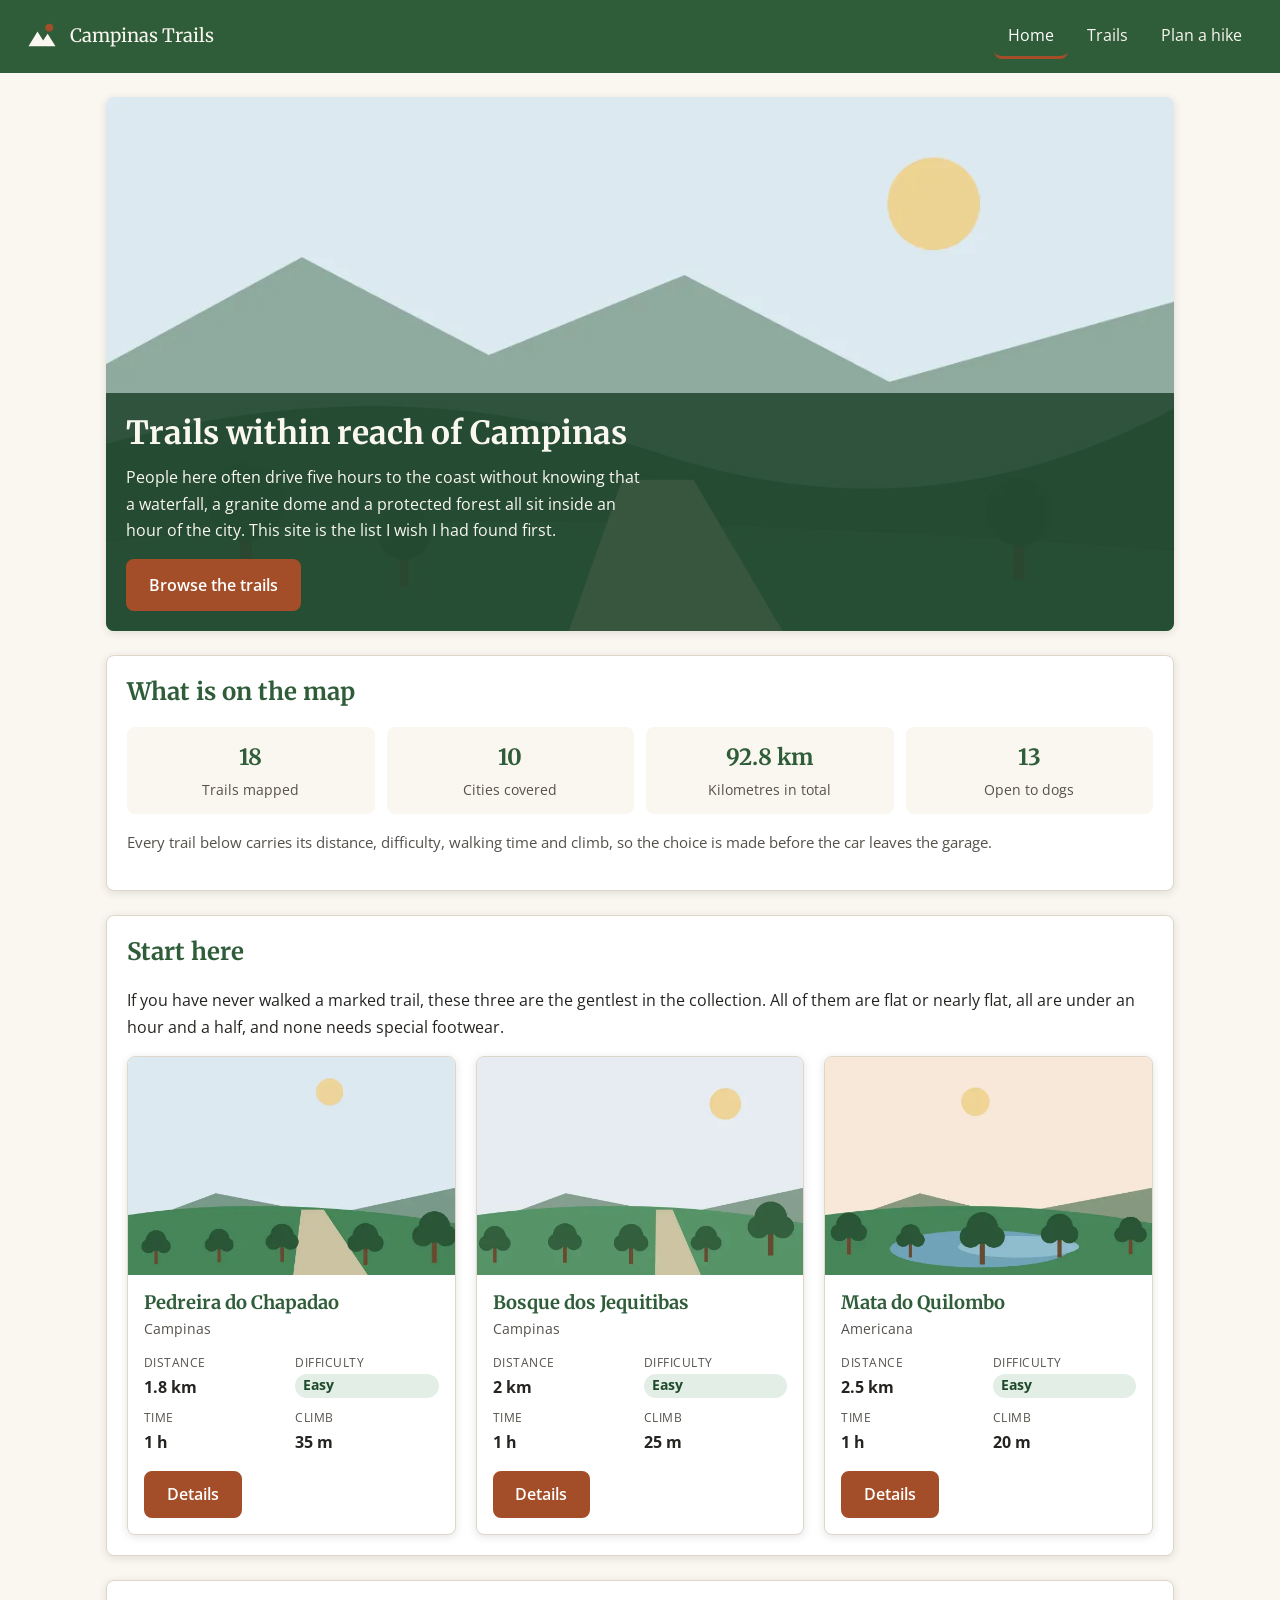
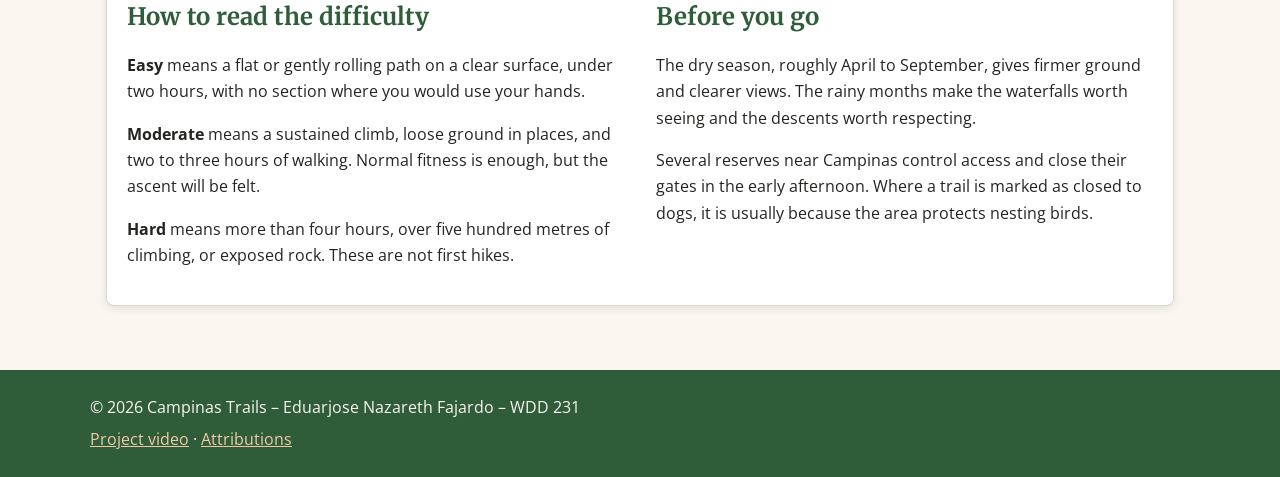
==== project/index.html @ 157bda98 "feat(project): site final Campinas Trails Tres paginas mais a de acao do formulario e a de atribuico" ====
<!DOCTYPE html>
<html lang="en">
<head>
  <meta charset="UTF-8">
  <meta name="viewport" content="width=device-width, initial-scale=1.0">
  <title>Campinas Trails &ndash; Hiking near Campinas, Brazil</title>
  <meta name="description" content="A guide to hiking trails within 80 km of Campinas, Brazil, with distance, difficulty, walking time and whether dogs are welcome on each one.">
  <meta name="author" content="Eduarjose Nazareth Fajardo">

  <link rel="icon" href="images/favicon.svg" type="image/svg+xml">

  <meta property="og:title" content="Campinas Trails &ndash; Hiking near Campinas, Brazil">
  <meta property="og:description" content="A guide to hiking trails within 80 km of Campinas, Brazil, with distance, difficulty, walking time and whether dogs are welcome.">
  <meta property="og:image" content="https://eduarjn.github.io/wdd231/project/images/hero-trails.webp">
  <meta property="og:url" content="https://eduarjn.github.io/wdd231/project/index.html">
  <meta property="og:type" content="website">

  <link rel="preconnect" href="https://fonts.googleapis.com">
  <link rel="preconnect" href="https://fonts.gstatic.com" crossorigin>
  <link href="https://fonts.googleapis.com/css2?family=Merriweather:wght@700&amp;family=Open+Sans:wght@400;600&amp;display=swap" rel="stylesheet">

  <link rel="stylesheet" href="styles/final.css">
  <script type="module" src="scripts/main.js"></script>
</head>
<body>
  <header class="site-header">
    <a class="brand" href="index.html">
      <img src="images/favicon.svg" alt="" width="36" height="36">
      <span>Campinas Trails</span>
    </a>
    <button id="menu-button" type="button" aria-label="Toggle navigation menu" aria-expanded="false">&#9776;</button>
    <nav aria-label="Main navigation">
      <ul id="menu">
        <li><a class="active" aria-current="page" href="index.html">Home</a></li>
        <li><a href="trails.html">Trails</a></li>
        <li><a href="plan.html">Plan a hike</a></li>
      </ul>
    </nav>
  </header>

  <main>
    <section class="hero">
      <img src="images/hero-trails.webp" alt="Illustration of forested ridges with a footpath climbing between them"
           width="1200" height="600" loading="eager" decoding="async">
      <div class="hero-text">
        <h1>Trails within reach of Campinas</h1>
        <p>
          People here often drive five hours to the coast without knowing that
          a waterfall, a granite dome and a protected forest all sit inside an
          hour of the city. This site is the list I wish I had found first.
        </p>
        <a class="button" href="trails.html">Browse the trails</a>
      </div>
    </section>

    <section class="panel">
      <h2>What is on the map</h2>
      <ul class="summary" id="summary-list"></ul>
      <p class="note">
        Every trail below carries its distance, difficulty, walking time and
        climb, so the choice is made before the car leaves the garage.
      </p>
    </section>

    <section class="panel">
      <h2>Start here</h2>
      <p>
        If you have never walked a marked trail, these three are the gentlest
        in the collection. All of them are flat or nearly flat, all are under
        an hour and a half, and none needs special footwear.
      </p>
      <div class="trail-grid" id="featured-trails"></div>
    </section>

    <section class="panel split">
      <div>
        <h2>How to read the difficulty</h2>
        <p>
          <strong>Easy</strong> means a flat or gently rolling path on a clear
          surface, under two hours, with no section where you would use your
          hands.
        </p>
        <p>
          <strong>Moderate</strong> means a sustained climb, loose ground in
          places, and two to three hours of walking. Normal fitness is enough,
          but the ascent will be felt.
        </p>
        <p>
          <strong>Hard</strong> means more than four hours, over five hundred
          metres of climbing, or exposed rock. These are not first hikes.
        </p>
      </div>
      <div>
        <h2>Before you go</h2>
        <p>
          The dry season, roughly April to September, gives firmer ground and
          clearer views. The rainy months make the waterfalls worth seeing and
          the descents worth respecting.
        </p>
        <p>
          Several reserves near Campinas control access and close their gates
          in the early afternoon. Where a trail is marked as closed to dogs, it
          is usually because the area protects nesting birds.
        </p>
      </div>
    </section>
  </main>

  <dialog id="trail-dialog" aria-labelledby="dialog-title">
    <button type="button" id="dialog-close" class="dialog-close" aria-label="Close">&#10005;</button>
    <div id="dialog-body"></div>
  </dialog>

  <footer class="site-footer">
    <div class="footer-inner">
      <p>&copy; <span id="year"></span> Campinas Trails &ndash; Eduarjose Nazareth Fajardo &ndash; WDD 231</p>
      <p>
        <a href="https://youtu.be/REPLACE-WITH-VIDEO-ID" target="_blank" rel="noopener">Project video</a>
        &middot;
        <a href="attributions.html">Attributions</a>
      </p>
    </div>
  </footer>
</body>
</html>
---- project/styles/final.css ----
/* Campinas Trails - WDD 231 final project - Eduarjose Nazareth Fajardo */
/* Palette and typography follow the site plan. */

:root {
  --forest: #2f5d3a;
  --forest-dark: #234730;
  --clay: #a34e28;
  --cream: #faf7f0;
  --ink: #262421;
  --muted: #55504a;
  --line: #ded7c9;
  --white: #ffffff;

  --head: "Merriweather", Georgia, serif;
  --body: "Open Sans", Arial, Helvetica, sans-serif;
  --radius: 8px;
  --shadow: 0 2px 8px rgba(38, 36, 33, 0.12);
}

*,
*::before,
*::after {
  box-sizing: border-box;
}

body {
  margin: 0;
  font-family: var(--body);
  font-size: 1rem;
  line-height: 1.65;
  color: var(--ink);
  background-color: var(--cream);
}

h1,
h2,
h3 {
  font-family: var(--head);
  line-height: 1.3;
  color: var(--forest);
}

a {
  color: var(--clay);
}

a:hover {
  text-decoration: none;
}

a:focus-visible,
button:focus-visible,
input:focus-visible,
select:focus-visible,
textarea:focus-visible {
  outline: 3px solid var(--clay);
  outline-offset: 2px;
}

img {
  max-width: 100%;
  height: auto;
}

.sr-only {
  position: absolute;
  width: 1px;
  height: 1px;
  margin: -1px;
  padding: 0;
  overflow: hidden;
  white-space: nowrap;
  border: 0;
}

/* ---------- header and navigation ---------- */

.site-header {
  display: grid;
  grid-template-columns: 1fr auto;
  align-items: center;
  gap: 0.5rem 1rem;
  padding: 0.85rem 1rem;
  background-color: var(--forest);
}

.brand {
  display: flex;
  align-items: center;
  gap: 0.6rem;
  font-family: var(--head);
  font-size: 1.15rem;
  color: var(--cream);
  text-decoration: none;
}

#menu-button {
  padding: 0.35rem 0.7rem;
  font-size: 1.4rem;
  line-height: 1;
  color: var(--cream);
  background-color: transparent;
  border: 1px solid rgba(250, 247, 240, 0.5);
  border-radius: var(--radius);
  cursor: pointer;
}

.site-header nav {
  grid-column: 1 / -1;
}

#menu {
  display: none;
  flex-direction: column;
  margin: 0;
  padding: 0;
  list-style: none;
}

#menu.open {
  display: flex;
}

#menu a {
  display: block;
  padding: 0.65rem 0.25rem;
  color: var(--cream);
  text-decoration: none;
  border-bottom: 1px solid rgba(250, 247, 240, 0.18);
}

#menu a:hover,
#menu a.active {
  color: var(--white);
  background-color: var(--forest-dark);
}

/* wayfinding: the current page keeps a clay marker */
#menu a.active {
  border-left: 4px solid var(--clay);
  padding-left: 0.6rem;
}

/* ---------- layout ---------- */

main {
  max-width: 1100px;
  margin: 0 auto;
  padding: 1.5rem 1rem 2.5rem;
}

main > h1 {
  margin-bottom: 0.3rem;
}

.lead {
  max-width: 60ch;
  margin-top: 0;
  color: var(--muted);
}

.panel {
  padding: 1.25rem;
  margin-bottom: 1.5rem;
  background-color: var(--white);
  border: 1px solid var(--line);
  border-radius: var(--radius);
  box-shadow: var(--shadow);
}

.panel h2 {
  margin-top: 0;
}

.note {
  color: var(--muted);
  font-size: 0.95rem;
}

.hint {
  margin: 0 0 0.6rem;
  color: var(--muted);
  font-size: 0.9rem;
}

/* ---------- hero ---------- */

.hero {
  position: relative;
  margin-bottom: 1.5rem;
  border-radius: var(--radius);
  overflow: hidden;
  box-shadow: var(--shadow);
}

.hero img {
  display: block;
  width: 100%;
}

.hero-text {
  padding: 1.25rem;
  background-color: var(--forest);
  color: var(--cream);
}

.hero-text h1 {
  margin: 0 0 0.6rem;
  color: var(--cream);
  font-size: 1.6rem;
}

.hero-text p {
  margin: 0 0 1rem;
  max-width: 58ch;
}

/* ---------- buttons ---------- */

.button {
  display: inline-block;
  padding: 0.65rem 1.3rem;
  font-family: var(--body);
  font-size: 1rem;
  font-weight: 600;
  color: var(--white);
  text-align: center;
  text-decoration: none;
  background-color: var(--clay);
  border: 2px solid var(--clay);
  border-radius: var(--radius);
  cursor: pointer;
}

.button:hover {
  background-color: #8c421f;
  border-color: #8c421f;
  color: var(--white);
}

.button-ghost {
  color: var(--clay);
  background-color: var(--white);
}

.button-ghost:hover {
  color: var(--white);
}

/* ---------- home summary ---------- */

.summary {
  display: grid;
  grid-template-columns: repeat(2, 1fr);
  gap: 0.75rem;
  margin: 0 0 1rem;
  padding: 0;
  list-style: none;
}

.summary li {
  padding: 0.75rem;
  text-align: center;
  background-color: var(--cream);
  border-radius: var(--radius);
}

.summary strong {
  display: block;
  font-family: var(--head);
  font-size: 1.4rem;
  color: var(--forest);
}

.summary span {
  font-size: 0.85rem;
  color: var(--muted);
}

/* ---------- filters ---------- */

.filters {
  display: grid;
  gap: 1rem;
}

.field label,
legend {
  display: block;
  margin-bottom: 0.3rem;
  font-weight: 600;
  color: var(--forest);
}

input[type="text"],
input[type="email"],
input[type="number"],
input[type="date"],
select,
textarea {
  width: 100%;
  padding: 0.6rem 0.7rem;
  font-family: inherit;
  font-size: 1rem;
  color: var(--ink);
  background-color: var(--white);
  border: 1px solid var(--line);
  border-radius: var(--radius);
}

textarea {
  resize: vertical;
}

.check-field,
.check-row,
.radio-row {
  display: flex;
  align-items: center;
  gap: 0.6rem;
  margin-bottom: 0.45rem;
}

.check-field label,
.check-row label,
.radio-row label {
  margin-bottom: 0;
  font-weight: 400;
  color: var(--ink);
}

.check-field input,
.check-row input,
.radio-row input {
  width: 1.15rem;
  height: 1.15rem;
  margin: 0;
  flex-shrink: 0;
  accent-color: var(--forest);
}

/* ---------- trail cards ---------- */

.trail-grid {
  display: grid;
  grid-template-columns: 1fr;
  gap: 1.25rem;
}

.trail-card {
  display: flex;
  flex-direction: column;
  overflow: hidden;
  background-color: var(--white);
  border: 1px solid var(--line);
  border-radius: var(--radius);
  box-shadow: var(--shadow);
}

.trail-card img {
  display: block;
  width: 100%;
  aspect-ratio: 3 / 2;
  object-fit: cover;
}

.trail-body {
  display: flex;
  flex-direction: column;
  flex-grow: 1;
  padding: 1rem;
}

.trail-body h3 {
  margin: 0 0 0.15rem;
  font-size: 1.15rem;
}

.trail-city {
  margin: 0 0 0.75rem;
  color: var(--muted);
  font-size: 0.9rem;
}

.trail-facts {
  display: grid;
  grid-template-columns: repeat(2, 1fr);
  gap: 0.5rem;
  margin: 0 0 1rem;
  padding: 0;
  list-style: none;
}

.trail-facts li {
  display: flex;
  flex-direction: column;
}

.trail-facts span {
  font-size: 0.78rem;
  text-transform: uppercase;
  letter-spacing: 0.04em;
  color: var(--muted);
}

.details-button {
  margin-top: auto;
  align-self: flex-start;
}

.badge {
  display: inline-block;
  padding: 0.05rem 0.5rem;
  font-size: 0.85rem;
  border-radius: 999px;
}

.badge-easy {
  background-color: #e3efe6;
  color: #1f4a2c;
}

.badge-moderate {
  background-color: #f7ead9;
  color: #7a3c16;
}

.badge-hard {
  background-color: #f6e1dd;
  color: #85281a;
}

.empty-state {
  padding: 1rem;
  color: var(--muted);
  background-color: var(--white);
  border-left: 5px solid var(--clay);
  border-radius: var(--radius);
}

/* ---------- modal ---------- */

#trail-dialog {
  width: min(92vw, 540px);
  padding: 1.5rem;
  color: var(--ink);
  background-color: var(--white);
  border: 1px solid var(--line);
  border-radius: var(--radius);
}

#trail-dialog::backdrop {
  background-color: rgba(38, 36, 33, 0.6);
}

#trail-dialog h2 {
  margin-top: 0;
  padding-right: 2rem;
}

#trail-dialog img {
  display: block;
  width: 100%;
  margin-bottom: 0.75rem;
  border-radius: var(--radius);
}

.dialog-close {
  position: absolute;
  top: 0.75rem;
  right: 0.75rem;
  padding: 0.25rem 0.55rem;
  font-size: 1rem;
  color: var(--ink);
  background-color: var(--cream);
  border: 1px solid var(--line);
  border-radius: var(--radius);
  cursor: pointer;
}

.dialog-facts {
  display: grid;
  grid-template-columns: auto 1fr;
  gap: 0.25rem 1rem;
  margin: 0 0 1rem;
}

.dialog-facts dt {
  font-weight: 600;
  color: var(--forest);
}

.dialog-facts dd {
  margin: 0;
}

/* ---------- plan form ---------- */

.plan-layout {
  display: grid;
  gap: 1.5rem;
}

.plan-form fieldset {
  margin: 0 0 1.25rem;
  padding: 1rem;
  border: 1px solid var(--line);
  border-radius: var(--radius);
}

.plan-form .field {
  margin-bottom: 1rem;
}

.required-note {
  margin: 0 0 1rem;
  color: var(--muted);
  font-size: 0.95rem;
}

.req {
  color: #a3281a;
  font-weight: 700;
}

.actions {
  display: flex;
  flex-wrap: wrap;
  gap: 0.75rem;
  margin-top: 1rem;
}

/* ---------- confirmation summary ---------- */

.summary-list {
  display: grid;
  grid-template-columns: 1fr;
  gap: 0.15rem 1.25rem;
  margin: 0 0 1rem;
  padding: 1rem;
  background-color: var(--cream);
  border-radius: var(--radius);
}

.summary-list dt {
  font-weight: 600;
  color: var(--forest);
}

.summary-list dd {
  margin: 0 0 0.6rem;
}

/* ---------- footer ---------- */

.site-footer {
  padding: 1.5rem 1rem;
  color: var(--cream);
  background-color: var(--forest);
}

.footer-inner {
  max-width: 1100px;
  margin: 0 auto;
  display: grid;
  gap: 0.4rem;
}

.footer-inner p {
  margin: 0;
}

.site-footer a {
  color: #f0c9a8;
}

/* ---------- 640px and up ---------- */

@media (min-width: 40rem) {
  #menu-button {
    display: none;
  }

  .site-header {
    grid-template-columns: auto 1fr;
    padding: 0.85rem 1.5rem;
  }

  .site-header nav {
    grid-column: auto;
    justify-self: end;
  }

  #menu {
    display: flex;
    flex-direction: row;
    gap: 0.25rem;
  }

  #menu a {
    padding: 0.5rem 0.9rem;
    border-bottom: 3px solid transparent;
    border-radius: var(--radius);
  }

  #menu a.active {
    padding-left: 0.9rem;
    border-left: 0;
    border-bottom-color: var(--clay);
    background-color: transparent;
  }

  .hero {
    position: relative;
  }

  .hero-text {
    position: absolute;
    left: 0;
    right: 0;
    bottom: 0;
    background-color: rgba(35, 71, 48, 0.88);
  }

  .hero-text h1 {
    font-size: 2rem;
  }

  .summary {
    grid-template-columns: repeat(4, 1fr);
  }

  .trail-grid {
    grid-template-columns: repeat(2, 1fr);
  }

  .filters {
    grid-template-columns: 1fr 1fr auto;
    align-items: end;
  }

  .filters .note {
    grid-column: 1 / -1;
    margin: 0;
  }

  .split {
    display: grid;
    grid-template-columns: 1fr 1fr;
    gap: 2rem;
  }

  .summary-list {
    grid-template-columns: 12rem 1fr;
  }

  .summary-list dd {
    margin-bottom: 0.15rem;
  }
}

/* ---------- 1024px and up ---------- */

@media (min-width: 64rem) {
  .trail-grid {
    grid-template-columns: repeat(3, 1fr);
  }

  .plan-layout {
    grid-template-columns: 1.6fr 1fr;
    align-items: start;
  }
}
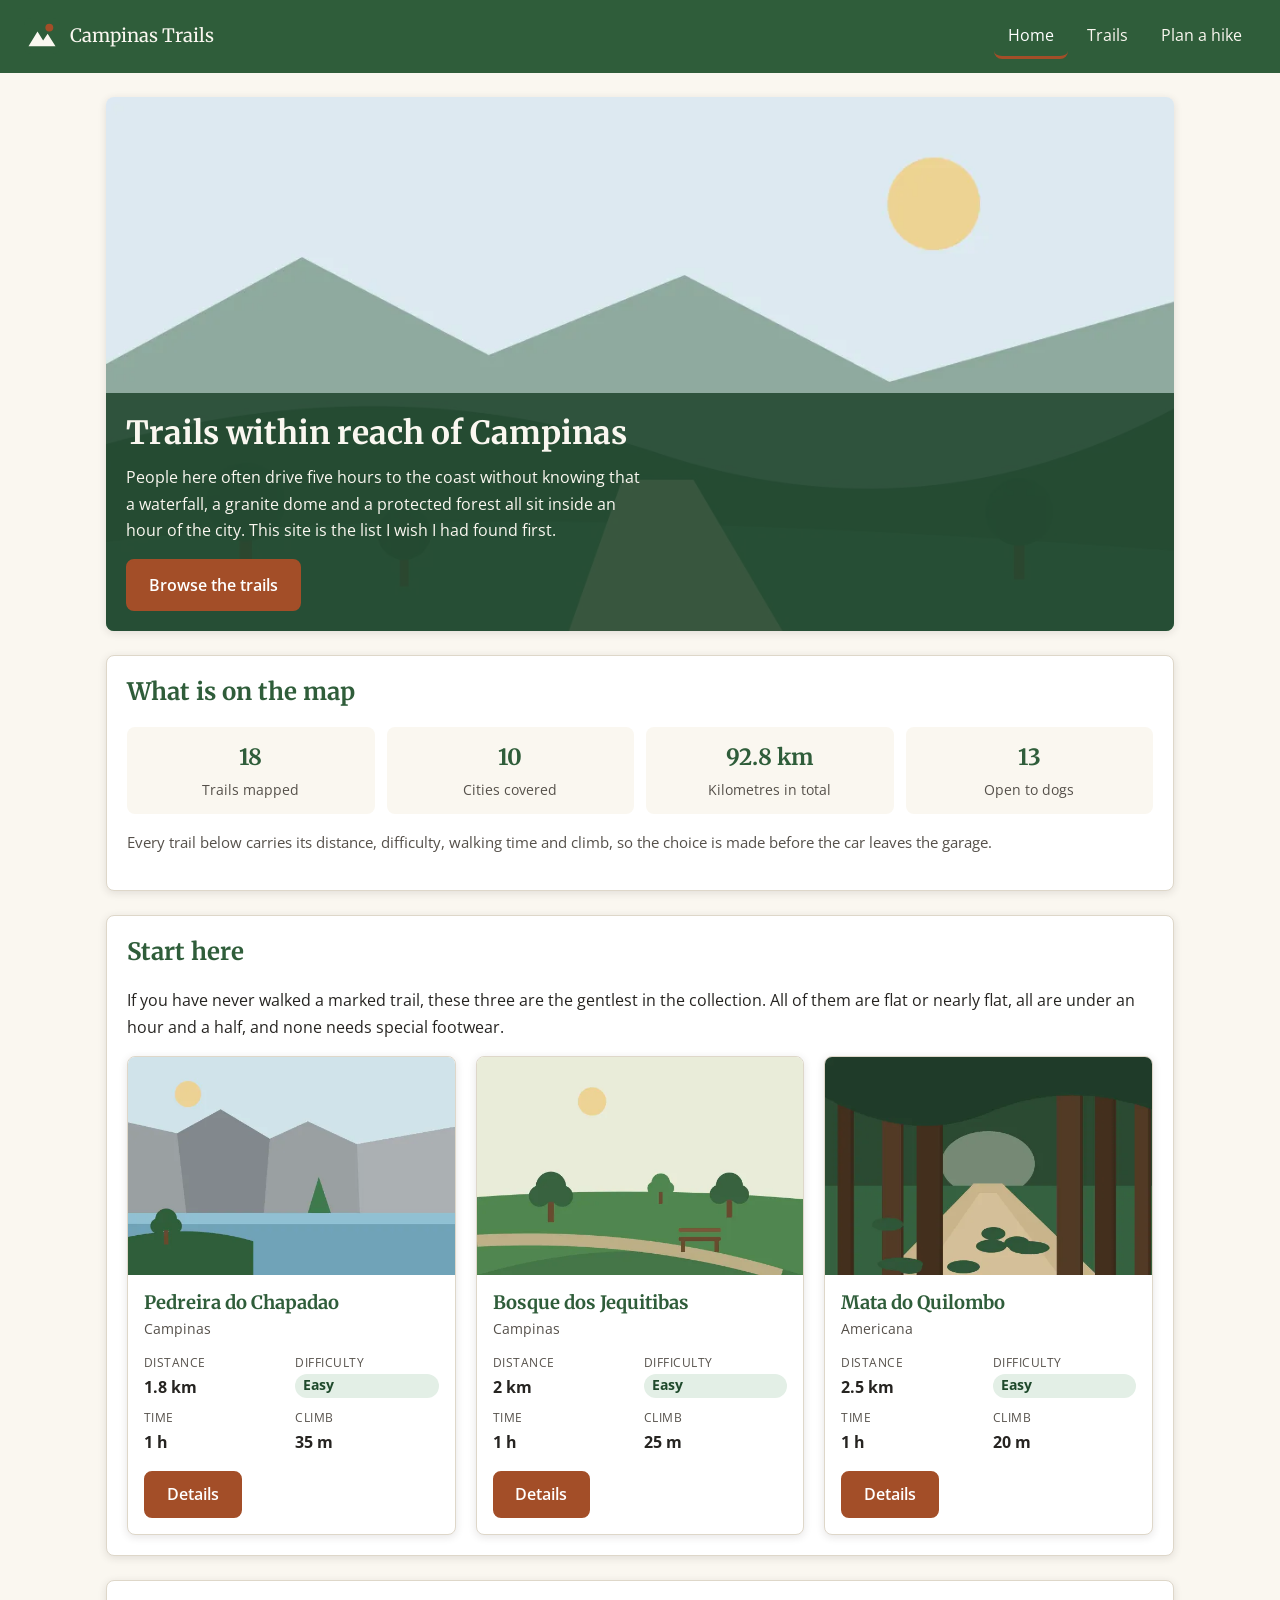
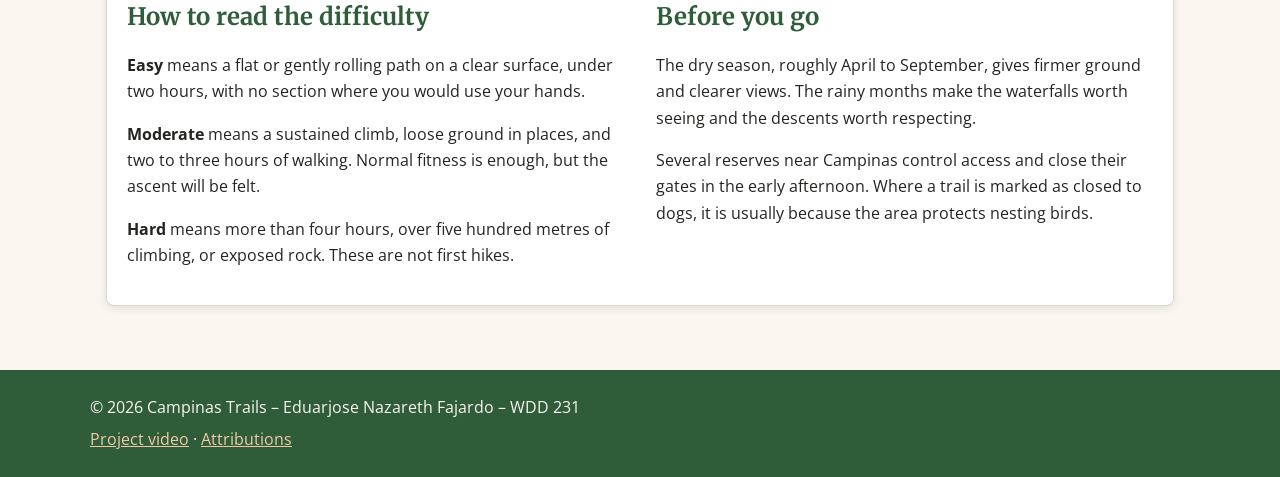
==== commit 91a4861f: "Add project video link to final project footers Replaces the REPLACE-WITH-VIDEO-ID placeholder with " ====
--- a/project/index.html
+++ b/project/index.html
@@ -19,7 +19,8 @@
   <link rel="preconnect" href="https://fonts.gstatic.com" crossorigin>
   <link href="https://fonts.googleapis.com/css2?family=Merriweather:wght@700&amp;family=Open+Sans:wght@400;600&amp;display=swap" rel="stylesheet">
 
-  <link rel="stylesheet" href="styles/final.css">
+  <link rel="stylesheet" href="styles/base.css">
+  <link rel="stylesheet" href="styles/larger.css">
   <script type="module" src="scripts/main.js"></script>
 </head>
 <body>
@@ -115,7 +116,7 @@
     <div class="footer-inner">
       <p>&copy; <span id="year"></span> Campinas Trails &ndash; Eduarjose Nazareth Fajardo &ndash; WDD 231</p>
       <p>
-        <a href="https://youtu.be/REPLACE-WITH-VIDEO-ID" target="_blank" rel="noopener">Project video</a>
+        <a href="https://www.loom.com/share/603846961f344b409d71d54d9d6fdb99" target="_blank" rel="noopener">Project video</a>
         &middot;
         <a href="attributions.html">Attributions</a>
       </p>
--- a/project/styles/base.css
+++ b/project/styles/base.css
@@ -0,0 +1,575 @@
+/* Campinas Trails - WDD 231 final project - Eduarjose Nazareth Fajardo */
+/* Palette and typography follow the site plan. */
+
+:root {
+  --forest: #2f5d3a;
+  --forest-dark: #234730;
+  --clay: #a34e28;
+  --cream: #faf7f0;
+  --ink: #262421;
+  --muted: #55504a;
+  --line: #ded7c9;
+  --white: #ffffff;
+
+  --head: "Merriweather", Georgia, serif;
+  --body: "Open Sans", Arial, Helvetica, sans-serif;
+  --radius: 8px;
+  --shadow: 0 2px 8px rgba(38, 36, 33, 0.12);
+}
+
+*,
+*::before,
+*::after {
+  box-sizing: border-box;
+}
+
+body {
+  margin: 0;
+  font-family: var(--body);
+  font-size: 1rem;
+  line-height: 1.65;
+  color: var(--ink);
+  background-color: var(--cream);
+}
+
+h1,
+h2,
+h3 {
+  font-family: var(--head);
+  line-height: 1.3;
+  color: var(--forest);
+}
+
+a {
+  color: var(--clay);
+}
+
+a:hover {
+  text-decoration: none;
+}
+
+a:focus-visible,
+button:focus-visible,
+input:focus-visible,
+select:focus-visible,
+textarea:focus-visible {
+  outline: 3px solid var(--clay);
+  outline-offset: 2px;
+}
+
+img {
+  max-width: 100%;
+  height: auto;
+}
+
+.sr-only {
+  position: absolute;
+  width: 1px;
+  height: 1px;
+  margin: -1px;
+  padding: 0;
+  overflow: hidden;
+  white-space: nowrap;
+  border: 0;
+}
+
+/* ---------- header and navigation ---------- */
+
+.site-header {
+  display: grid;
+  grid-template-columns: 1fr auto;
+  align-items: center;
+  gap: 0.5rem 1rem;
+  padding: 0.85rem 1rem;
+  background-color: var(--forest);
+}
+
+.brand {
+  display: flex;
+  align-items: center;
+  gap: 0.6rem;
+  font-family: var(--head);
+  font-size: 1.15rem;
+  color: var(--cream);
+  text-decoration: none;
+}
+
+#menu-button {
+  padding: 0.35rem 0.7rem;
+  font-size: 1.4rem;
+  line-height: 1;
+  color: var(--cream);
+  background-color: transparent;
+  border: 1px solid rgba(250, 247, 240, 0.5);
+  border-radius: var(--radius);
+  cursor: pointer;
+}
+
+.site-header nav {
+  grid-column: 1 / -1;
+}
+
+#menu {
+  display: none;
+  flex-direction: column;
+  margin: 0;
+  padding: 0;
+  list-style: none;
+}
+
+#menu.open {
+  display: flex;
+}
+
+#menu a {
+  display: block;
+  padding: 0.65rem 0.25rem;
+  color: var(--cream);
+  text-decoration: none;
+  border-bottom: 1px solid rgba(250, 247, 240, 0.18);
+}
+
+#menu a:hover,
+#menu a.active {
+  color: var(--white);
+  background-color: var(--forest-dark);
+}
+
+/* wayfinding: the current page keeps a clay marker */
+#menu a.active {
+  border-left: 4px solid var(--clay);
+  padding-left: 0.6rem;
+}
+
+/* ---------- layout ---------- */
+
+main {
+  max-width: 1100px;
+  margin: 0 auto;
+  padding: 1.5rem 1rem 2.5rem;
+}
+
+main > h1 {
+  margin-bottom: 0.3rem;
+}
+
+.lead {
+  max-width: 60ch;
+  margin-top: 0;
+  color: var(--muted);
+}
+
+.panel {
+  padding: 1.25rem;
+  margin-bottom: 1.5rem;
+  background-color: var(--white);
+  border: 1px solid var(--line);
+  border-radius: var(--radius);
+  box-shadow: var(--shadow);
+}
+
+.panel h2 {
+  margin-top: 0;
+}
+
+.note {
+  color: var(--muted);
+  font-size: 0.95rem;
+}
+
+.hint {
+  margin: 0 0 0.6rem;
+  color: var(--muted);
+  font-size: 0.9rem;
+}
+
+/* ---------- hero ---------- */
+
+.hero {
+  position: relative;
+  margin-bottom: 1.5rem;
+  border-radius: var(--radius);
+  overflow: hidden;
+  box-shadow: var(--shadow);
+}
+
+.hero img {
+  display: block;
+  width: 100%;
+}
+
+.hero-text {
+  padding: 1.25rem;
+  background-color: var(--forest);
+  color: var(--cream);
+}
+
+.hero-text h1 {
+  margin: 0 0 0.6rem;
+  color: var(--cream);
+  font-size: 1.6rem;
+}
+
+.hero-text p {
+  margin: 0 0 1rem;
+  max-width: 58ch;
+}
+
+/* ---------- buttons ---------- */
+
+.button {
+  display: inline-block;
+  padding: 0.65rem 1.3rem;
+  font-family: var(--body);
+  font-size: 1rem;
+  font-weight: 600;
+  color: var(--white);
+  text-align: center;
+  text-decoration: none;
+  background-color: var(--clay);
+  border: 2px solid var(--clay);
+  border-radius: var(--radius);
+  cursor: pointer;
+}
+
+.button:hover {
+  background-color: #8c421f;
+  border-color: #8c421f;
+  color: var(--white);
+}
+
+.button-ghost {
+  color: var(--clay);
+  background-color: var(--white);
+}
+
+.button-ghost:hover {
+  color: var(--white);
+}
+
+/* ---------- home summary ---------- */
+
+.summary {
+  display: grid;
+  grid-template-columns: repeat(2, 1fr);
+  gap: 0.75rem;
+  margin: 0 0 1rem;
+  padding: 0;
+  list-style: none;
+}
+
+.summary li {
+  padding: 0.75rem;
+  text-align: center;
+  background-color: var(--cream);
+  border-radius: var(--radius);
+}
+
+.summary strong {
+  display: block;
+  font-family: var(--head);
+  font-size: 1.4rem;
+  color: var(--forest);
+}
+
+.summary span {
+  font-size: 0.85rem;
+  color: var(--muted);
+}
+
+/* ---------- filters ---------- */
+
+.filters {
+  display: grid;
+  gap: 1rem;
+}
+
+.field label,
+legend {
+  display: block;
+  margin-bottom: 0.3rem;
+  font-weight: 600;
+  color: var(--forest);
+}
+
+input[type="text"],
+input[type="email"],
+input[type="number"],
+input[type="date"],
+select,
+textarea {
+  width: 100%;
+  padding: 0.6rem 0.7rem;
+  font-family: inherit;
+  font-size: 1rem;
+  color: var(--ink);
+  background-color: var(--white);
+  border: 1px solid var(--line);
+  border-radius: var(--radius);
+}
+
+textarea {
+  resize: vertical;
+}
+
+.check-field,
+.check-row,
+.radio-row {
+  display: flex;
+  align-items: center;
+  gap: 0.6rem;
+  margin-bottom: 0.45rem;
+}
+
+.check-field label,
+.check-row label,
+.radio-row label {
+  margin-bottom: 0;
+  font-weight: 400;
+  color: var(--ink);
+}
+
+.check-field input,
+.check-row input,
+.radio-row input {
+  width: 1.15rem;
+  height: 1.15rem;
+  margin: 0;
+  flex-shrink: 0;
+  accent-color: var(--forest);
+}
+
+/* ---------- trail cards ---------- */
+
+.trail-grid {
+  display: grid;
+  grid-template-columns: 1fr;
+  gap: 1.25rem;
+}
+
+.trail-card {
+  display: flex;
+  flex-direction: column;
+  overflow: hidden;
+  background-color: var(--white);
+  border: 1px solid var(--line);
+  border-radius: var(--radius);
+  box-shadow: var(--shadow);
+}
+
+.trail-card img {
+  display: block;
+  width: 100%;
+  aspect-ratio: 3 / 2;
+  object-fit: cover;
+}
+
+.trail-body {
+  display: flex;
+  flex-direction: column;
+  flex-grow: 1;
+  padding: 1rem;
+}
+
+.trail-body h3 {
+  margin: 0 0 0.15rem;
+  font-size: 1.15rem;
+}
+
+.trail-city {
+  margin: 0 0 0.75rem;
+  color: var(--muted);
+  font-size: 0.9rem;
+}
+
+.trail-facts {
+  display: grid;
+  grid-template-columns: repeat(2, 1fr);
+  gap: 0.5rem;
+  margin: 0 0 1rem;
+  padding: 0;
+  list-style: none;
+}
+
+.trail-facts li {
+  display: flex;
+  flex-direction: column;
+}
+
+.trail-facts span {
+  font-size: 0.78rem;
+  text-transform: uppercase;
+  letter-spacing: 0.04em;
+  color: var(--muted);
+}
+
+.details-button {
+  margin-top: auto;
+  align-self: flex-start;
+}
+
+.badge {
+  display: inline-block;
+  padding: 0.05rem 0.5rem;
+  font-size: 0.85rem;
+  border-radius: 999px;
+}
+
+.badge-easy {
+  background-color: #e3efe6;
+  color: #1f4a2c;
+}
+
+.badge-moderate {
+  background-color: #f7ead9;
+  color: #7a3c16;
+}
+
+.badge-hard {
+  background-color: #f6e1dd;
+  color: #85281a;
+}
+
+.empty-state {
+  padding: 1rem;
+  color: var(--muted);
+  background-color: var(--white);
+  border-left: 5px solid var(--clay);
+  border-radius: var(--radius);
+}
+
+/* ---------- modal ---------- */
+
+#trail-dialog {
+  width: min(92vw, 540px);
+  padding: 1.5rem;
+  color: var(--ink);
+  background-color: var(--white);
+  border: 1px solid var(--line);
+  border-radius: var(--radius);
+}
+
+#trail-dialog::backdrop {
+  background-color: rgba(38, 36, 33, 0.6);
+}
+
+#trail-dialog h2 {
+  margin-top: 0;
+  padding-right: 2rem;
+}
+
+#trail-dialog img {
+  display: block;
+  width: 100%;
+  margin-bottom: 0.75rem;
+  border-radius: var(--radius);
+}
+
+.dialog-close {
+  position: absolute;
+  top: 0.75rem;
+  right: 0.75rem;
+  padding: 0.25rem 0.55rem;
+  font-size: 1rem;
+  color: var(--ink);
+  background-color: var(--cream);
+  border: 1px solid var(--line);
+  border-radius: var(--radius);
+  cursor: pointer;
+}
+
+.dialog-facts {
+  display: grid;
+  grid-template-columns: auto 1fr;
+  gap: 0.25rem 1rem;
+  margin: 0 0 1rem;
+}
+
+.dialog-facts dt {
+  font-weight: 600;
+  color: var(--forest);
+}
+
+.dialog-facts dd {
+  margin: 0;
+}
+
+/* ---------- plan form ---------- */
+
+.plan-layout {
+  display: grid;
+  gap: 1.5rem;
+}
+
+.plan-form fieldset {
+  margin: 0 0 1.25rem;
+  padding: 1rem;
+  border: 1px solid var(--line);
+  border-radius: var(--radius);
+}
+
+.plan-form .field {
+  margin-bottom: 1rem;
+}
+
+.required-note {
+  margin: 0 0 1rem;
+  color: var(--muted);
+  font-size: 0.95rem;
+}
+
+.req {
+  color: #a3281a;
+  font-weight: 700;
+}
+
+.actions {
+  display: flex;
+  flex-wrap: wrap;
+  gap: 0.75rem;
+  margin-top: 1rem;
+}
+
+/* ---------- confirmation summary ---------- */
+
+.summary-list {
+  display: grid;
+  grid-template-columns: 1fr;
+  gap: 0.15rem 1.25rem;
+  margin: 0 0 1rem;
+  padding: 1rem;
+  background-color: var(--cream);
+  border-radius: var(--radius);
+}
+
+.summary-list dt {
+  font-weight: 600;
+  color: var(--forest);
+}
+
+.summary-list dd {
+  margin: 0 0 0.6rem;
+}
+
+/* ---------- footer ---------- */
+
+.site-footer {
+  padding: 1.5rem 1rem;
+  color: var(--cream);
+  background-color: var(--forest);
+}
+
+.footer-inner {
+  max-width: 1100px;
+  margin: 0 auto;
+  display: grid;
+  gap: 0.4rem;
+}
+
+.footer-inner p {
+  margin: 0;
+}
+
+.site-footer a {
+  color: #f0c9a8;
+}
--- a/project/styles/larger.css
+++ b/project/styles/larger.css
@@ -0,0 +1,100 @@
+/* Campinas Trails - wider screens - Eduarjose Nazareth Fajardo */
+/* Loaded after base.css, so these rules win from 640px up. */
+
+/* ---------- 640px and up ---------- */
+
+@media (min-width: 40rem) {
+  #menu-button {
+    display: none;
+  }
+
+  .site-header {
+    grid-template-columns: auto 1fr;
+    padding: 0.85rem 1.5rem;
+  }
+
+  .site-header nav {
+    grid-column: auto;
+    justify-self: end;
+  }
+
+  #menu {
+    display: flex;
+    flex-direction: row;
+    gap: 0.25rem;
+  }
+
+  #menu a {
+    padding: 0.5rem 0.9rem;
+    border-bottom: 3px solid transparent;
+    border-radius: var(--radius);
+  }
+
+  #menu a.active {
+    padding-left: 0.9rem;
+    border-left: 0;
+    border-bottom-color: var(--clay);
+    background-color: transparent;
+  }
+
+  .hero {
+    position: relative;
+  }
+
+  .hero-text {
+    position: absolute;
+    left: 0;
+    right: 0;
+    bottom: 0;
+    background-color: rgba(35, 71, 48, 0.88);
+  }
+
+  .hero-text h1 {
+    font-size: 2rem;
+  }
+
+  .summary {
+    grid-template-columns: repeat(4, 1fr);
+  }
+
+  .trail-grid {
+    grid-template-columns: repeat(2, 1fr);
+  }
+
+  .filters {
+    grid-template-columns: 1fr 1fr auto;
+    align-items: end;
+  }
+
+  .filters .note {
+    grid-column: 1 / -1;
+    margin: 0;
+  }
+
+  .split {
+    display: grid;
+    grid-template-columns: 1fr 1fr;
+    gap: 2rem;
+  }
+
+  .summary-list {
+    grid-template-columns: 12rem 1fr;
+  }
+
+  .summary-list dd {
+    margin-bottom: 0.15rem;
+  }
+}
+
+/* ---------- 1024px and up ---------- */
+
+@media (min-width: 64rem) {
+  .trail-grid {
+    grid-template-columns: repeat(3, 1fr);
+  }
+
+  .plan-layout {
+    grid-template-columns: 1.6fr 1fr;
+    align-items: start;
+  }
+}
